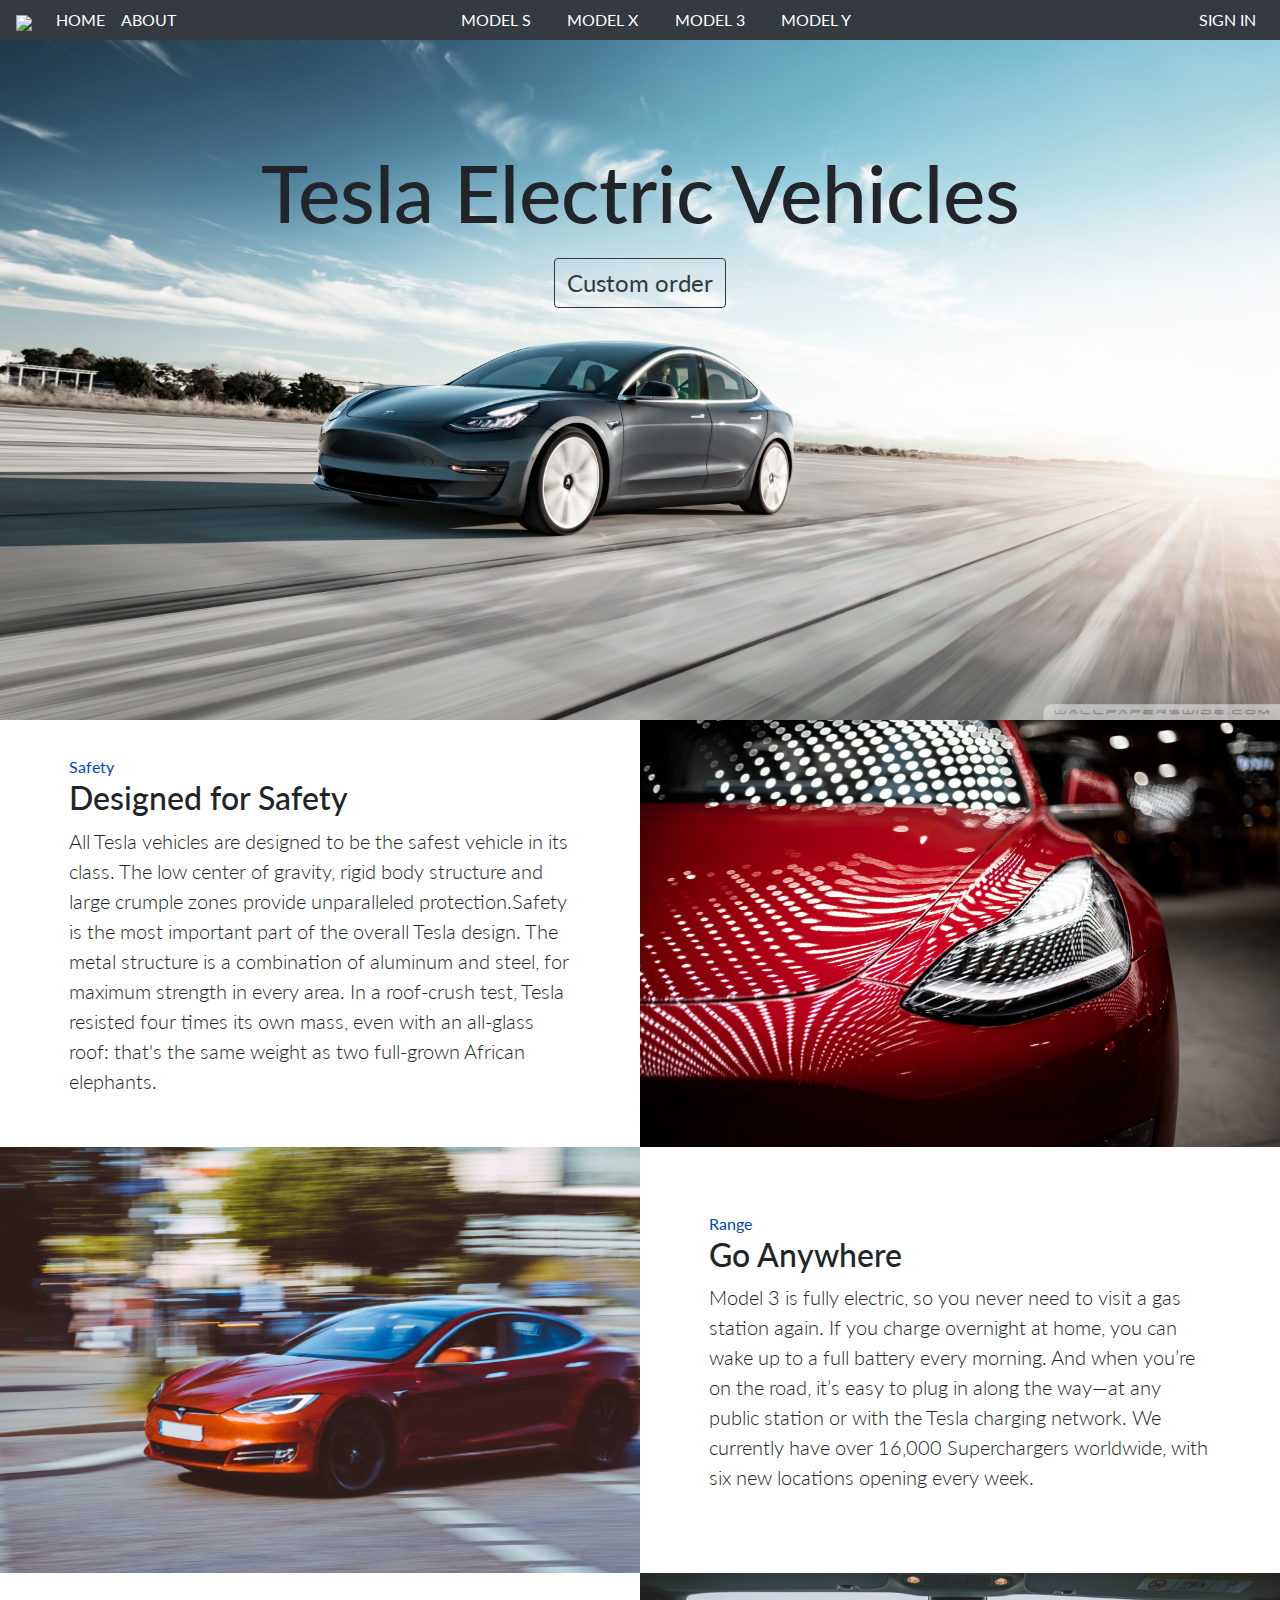
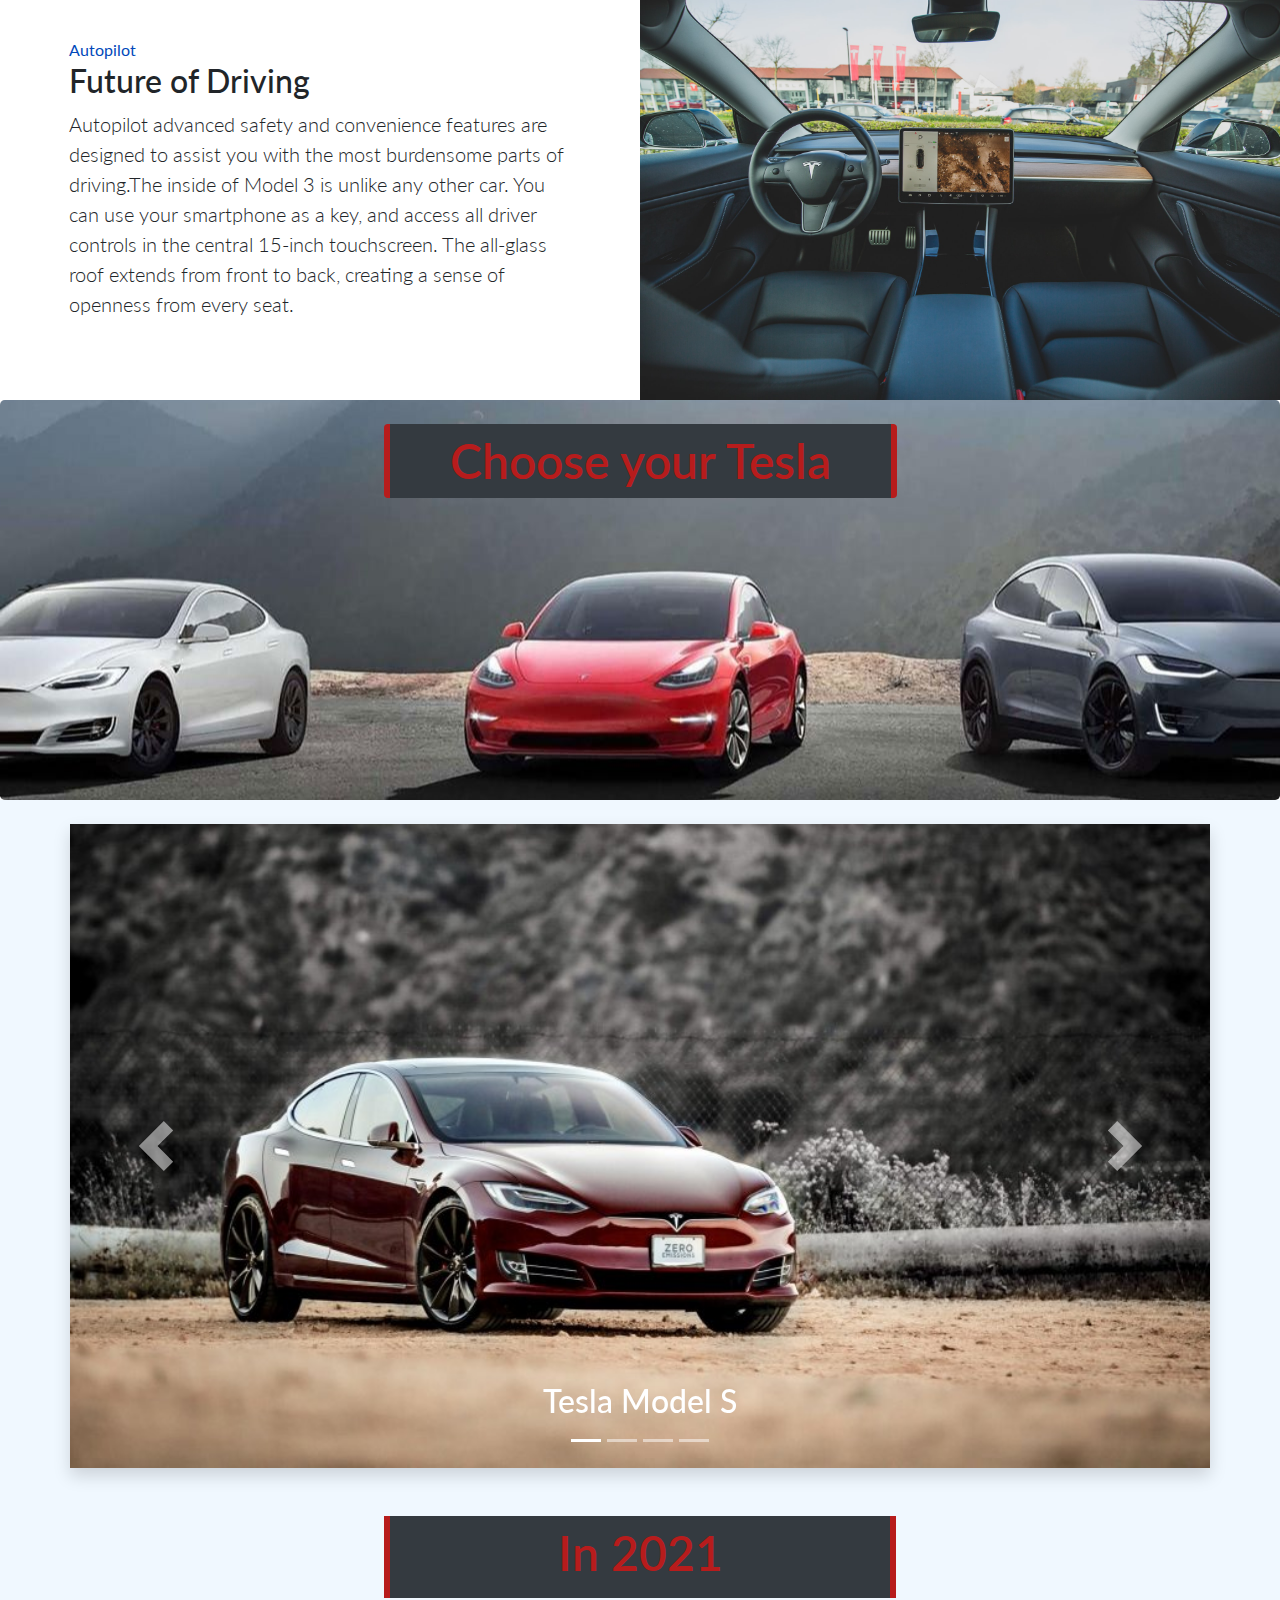
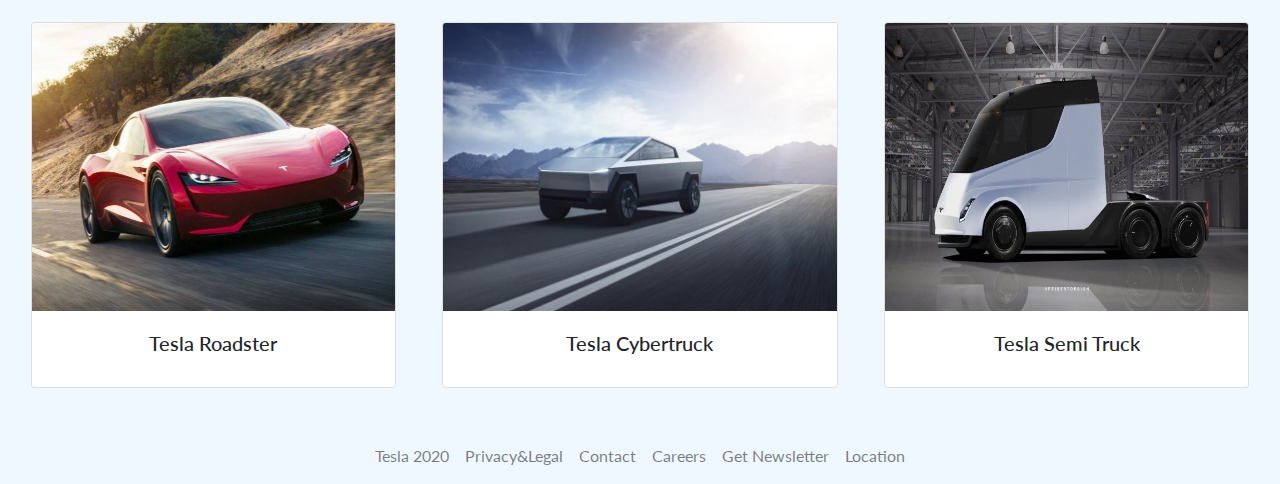
==== index.html @ c42bed74 "Add files via upload" ====
<!DOCTYPE html>
<html lang="en">
	<head>
    <!-- Required meta tags -->
    <meta charset="utf-8">
    <meta name="viewport" content="width=device-width, initial-scale=1, shrink-to-fit=no">

		
     <!-- Bootstrap CSS -->
    <link rel="stylesheet" type="text/css" href="https://stackpath.bootstrapcdn.com/bootstrap/4.5.0/css/bootstrap.min.css">
    <link rel="stylesheet" href="https://stackpath.bootstrapcdn.com/bootstrap/4.5.0/css/bootstrap.min.css" integrity="sha384-9aIt2nRpC12Uk9gS9baDl411NQApFmC26EwAOH8WgZl5MYYxFfc+NcPb1dKGj7Sk" crossorigin="anonymous">
   
   
    <link href="https://fonts.googleapis.com/css2?family=Nunito&display=swap" rel="stylesheet">
    <link href="https://fonts.googleapis.com/css2?family=Lato&display=swap" rel="stylesheet">

		<title>Tesla</title>
		
    <link rel="stylesheet" type="text/css" href="style.practise.css">
    
	</head>

	<body>
	<!-- Navbar -->

	<nav id="mainNavbar"class="navbar navbar-dark  scrolled navbar-expand-lg py-0 fixed-top">
		  <a href="#" class="navbar-brand"> <img src="https://img.icons8.com/color/48/000000/tesla-logo.png"/></a>
		  <button class="navbar-toggler" data-toggle="collapse" data-target="#navLinks" aria-label="Toggle navigation">
        <span class="navbar-toggler-icon"></span>
      </button>
      <div class="collapse navbar-collapse " id="navLinks">
      <ul class=" nav navbar-nav w-100 ">
        <li class="nav-item">
          <a href="#" class="nav-link">HOME </a>
        </li>
        <li class="nav-item ">
          <a href="" class="nav-link">ABOUT </a>
        </li>
      </ul>
      <ul class=" nav navbar-nav w-100 justify-content-between ">
          <li class="nav-item ">
          <a href="modelS.html" class="nav-link">MODEL S</a>
          </li>
        <li class="nav-item ">
          <a href="modelX.html" class="nav-link">MODEL X</a>
        </li>
        <li class="nav-item ">
          <a href="model3.html" class="nav-link">MODEL 3</a>
        </li>
        <li class="nav-item ">
          <a href="modelY.html" class="nav-link">MODEL Y</a>
        </li>
    </ul>
    <ul class=" nav navbar-nav w-100 justify-content-end">
         <li class="nav-item ">
          <a href="#" class="nav-link">SIGN IN</a>
        </li>
    </ul>
    
    	</div>
		
</nav> <!-- navbar -->

<!-- Homepage -->
  <div id="home" > 
    <div class="jumbotron jumbotron-fluid mb-0 big-banner" style="height: 720px;">
    <div class="container row mx-auto d-flex align-items-start text-center justify-content-center h-100">
      <div class="row">
        <div class="col-12 mt-5">
          <div class="content ">
          <h2 id="header-title" >Tesla Electric Vehicles</h2>
          <button type="button" class="btn btn-outline-dark">Custom order</button>
          </div>
        </div>
      </div>
    </div>
  </div>
</div>

<!-- Section About -->
  <section>
    <div class="container-fluid">
      <div id="headingTitle" class="row align-items-center">
        <div class="col-md-6 ">
           <div class="row justify-content-center">
              <div class="col-md-10 p-3" >
              <p class="mb-0 title"> Safety</p>
              <h2>Designed for Safety</h2>
              <p class="lead">All Tesla vehicles are designed to be the safest vehicle in its class. The low center of gravity, rigid body structure and large crumple zones provide unparalleled protection.Safety is the most important part of the overall Tesla design. The metal structure is a combination of aluminum and steel, for maximum strength in every area. In a roof-crush test, Tesla resisted four times its own mass, even with an all-glass roof: that's the same weight as two full-grown African elephants.</p>
             </div>
          </div>
        </div>
        <div class="col-md-6 p-0">
          <img class="img-fluid" src="images/section1.jpg">
        </div>
    </div>
  </section>

  <!-- Section About 2 -->
  <section>
    <div class="container-fluid ">
      <div id="headingTitle" class="row align-items-center">
        <div class="col-md-6 order-last order-md-0 p-0">
          <img class="img-fluid" src="images/section2.jpg">
        </div>
        <div class="col-md-6 order-first order-md-0 p-3 ">
          <div class="row justify-content-center">
          <div class="col-md-10">
          <p class="mb-0 title"> Range</p>
          <h2>Go Anywhere</h2>
          <p class="lead">Model 3 is fully electric, so you never need to visit a gas station again. If you charge overnight at home, you can wake up to a full battery every morning. And when you’re on the road, it’s easy to plug in along the way—at any public station or with the Tesla charging network. We currently have over 16,000 Superchargers worldwide, with six new locations opening every week.</p>
        </div>
        </div>
        </div>
        
      </div>
  </section>


<!-- Section About 3 -->
  <section>
    <div class="container-fluid">
      <div id="headingTitle" class="row align-items-center">
        <div class="col-md-6 ">
           <div class="row justify-content-center">
            <div class="col-md-10 p-3">
              <p class="mb-0 title">Autopilot</p>
              <h2>Future of Driving</h2>
              <p class="lead">Autopilot advanced safety and convenience features are designed to assist you with the most burdensome parts of driving.The inside of Model 3 is unlike any other car. You can use your smartphone as a key, and access all driver controls in the central 15-inch touchscreen. The all-glass roof extends from front to back, creating a sense of openness from every seat.</p>
            </div>
           </div>
        </div>

        <div class="col-md-6 p-0">
          <img class="img-fluid" src="images/section3.jpg">
        </div>
    </div>
  </section>
<!-- Choose your Tesla -->
<div id="ad"  class="jumbotron p-0 m-0 ">
  <div class="container d-flex align-items-start justify-content-center h-100 ">
    <h2 id="blurb"  class="   mt-4 rounded" >Choose your Tesla </h2>
  </div>
</div>
  
<!-- Slider -->
<div class="slider py-4">
<div   class="container mb-4 h-100 shadow p-0">
  <div id="carouselExampleCaptions" class="carousel slide" data-ride="carousel">
      <ol class="carousel-indicators">
        <li data-target="#carouselExampleCaptions" data-slide-to="0" class="active"></li>
        <li data-target="#carouselExampleCaptions" data-slide-to="1"></li>
        <li data-target="#carouselExampleCaptions" data-slide-to="2"></li>
        <li data-target="#carouselExampleCaptions" data-slide-to="3"></li>
      </ol>
    <div class="carousel-inner">
      <div class="carousel-item active">
          <img src="images/slider1.1.jpg" class="d-block w-100" alt="...">
          <div class="carousel-caption  d-md-block">
          <h2>Tesla Model S</h2>
         </div>
      </div>
      <div class="carousel-item">
          <img src="images/slider2.1.jpg" class="d-block w-100" alt="...">
          <div class="carousel-caption  d-md-block">
          <h2>Tesla Model X</h2>
          </div>
      </div>
      <div class="carousel-item">
          <img src="images/slider3.jpg" class="d-block w-100" alt="...">
          <div class="carousel-caption  d-md-block">
          <h2>Tesla Model 3</h2>
          </div>
      </div>
      <div class="carousel-item">
          <img src="images/slider4.jpg" class="d-block w-100" alt="...">
          <div class="carousel-caption d-md-block">
          <h2>Tesla Model Y</h2>
          </div>
    </div>
  </div>
  <a class="carousel-control-prev" href="#carouselExampleCaptions" role="button" data-slide="prev">
      <span class="carousel-control-prev-icon" aria-hidden="true"></span>
      <span class="sr-only">Previous</span>
  </a>
  <a class="carousel-control-next" href="#carouselExampleCaptions" role="button" data-slide="next">
      <span class="carousel-control-next-icon" aria-hidden="true"></span>
      <span class="sr-only">Next</span>
  </a>
</div>
</div>

</div>

<div class=" banner pb-4">
    <div class="container wall ">
      <div class="text-center" >
          <h1 id="year">  In 2021</h1>   
      </div>
    </div>
</div>


 <div class="cars2021">
  <div class="container-fluid ">
    <div class="row">
      <div class="card-group">
           <div class="col-md-6 col-lg-4">
            <div class="card  mx-3">
            <img src="images/card1.1.jpg" style=" height: 18rem" class="card-img-top" alt="...">
              <div class="card-body">
                <h5 class="card-title d-flex justify-content-center">Tesla Roadster</h5>
              </div>
            </div>
          </div>

      <div class="col-md-6 col-lg-4">
         <div class="card ">
            <img src="images/card2.jpg" style=" height: 18rem" class="card-img-top" alt="...">
              <div class="card-body">
                <h5 class="card-title d-flex justify-content-center">Tesla Cybertruck</h5>  
              </div>
            </div>
       </div>

          <div class="col-md-6 col-lg-4">
            <div class="card mx-3">
                <img src="images/card3.1.jpg" style=" height: 18rem" class="card-img-top" alt="...">
                  <div class="card-body">
                  <h5 class="card-title d-flex justify-content-center">Tesla Semi Truck</h5>
                </div>
            </div>
         </div>
        </div>

    </div>
  </div>
</div>


<nav id="footer" class="navbar  navbar-expand navbar-light pt-5 ">
    <ul class="navbar-nav d-flex w-100 justify-content-center">
      <li class="nav-item">
        <a class="nav-link" href="#">Tesla 2020 </a>
      </li>
      <li class="nav-item">
        <a class="nav-link" href="#">Privacy&Legal</a>
      </li>
      <li class="nav-item">
        <a class="nav-link" href="#">Contact</a>
      </li>
      <li class="nav-item">
        <a class="nav-link" href="#">Careers</a>
      </li>
      <li class="nav-item">
        <a class="nav-link" href="#">Get Newsletter</a>
      </li>
      <li class="nav-item">
        <a class="nav-link" href="#">Location</a>
      </li>
    </ul>
  
</nav>
    <!-- Optional JavaScript -->
    <!-- jQuery first, then Popper.js, then Bootstrap JS -->
    <script src="https://code.jquery.com/jquery-3.5.1.slim.min.js" integrity="sha384-DfXdz2htPH0lsSSs5nCTpuj/zy4C+OGpamoFVy38MVBnE+IbbVYUew+OrCXaRkfj" crossorigin="anonymous"></script>
    <script src="https://cdn.jsdelivr.net/npm/popper.js@1.16.0/dist/umd/popper.min.js" integrity="sha384-Q6E9RHvbIyZFJoft+2mJbHaEWldlvI9IOYy5n3zV9zzTtmI3UksdQRVvoxMfooAo" crossorigin="anonymous"></script>
    <script src="https://stackpath.bootstrapcdn.com/bootstrap/4.5.0/js/bootstrap.min.js" integrity="sha384-OgVRvuATP1z7JjHLkuOU7Xw704+h835Lr+6QL9UvYjZE3Ipu6Tp75j7Bh/kR0JKI" crossorigin="anonymous"></script>

<script>
      $(function (){
        $(document).scroll(function(){
          var $nav = $("#mainNavbar");
          $nav.toggleClass("scrolled", $(this).scrollTop() > $nav.height());
        });
      });

</script>

 

    
	</body>
</html>
---- style.practise.css ----
/* FONTS  */

body{
 font-family: 'Lato', sans-serif;
;

}



@media (max-width: 992px) {  
  .jumbotron .content h2#header-title{
  	font-size:3rem;
  	} /*1rem = 16px*/
}
 .mt-5 {
  margin-top: 80px !important;
}
/*Style navbar*/
#mainNavbar .nav-link{
	color: white;
	transition: linear .2s;
}
#mainNavbar .nav-link:hover{
	color: #D51C1C;
}

.navbar.scrolled {
	background-color: rgb(52,58,64);
	transition: background 500ms;
}

/*header*/

#headingTitle .title{
	color: #0048BA;
}

 #header-title{
	font-size: 5rem;
	font-weight: 500;
}
/*About*/

/*@media(max-width: 1050px){
	 .jumbotron .content h2{

		font-size: 1rem;
	}*/

.big-banner{
	background: url("images/header1.jpg") ;
	background-position: center;
	background-repeat: no-repeat;
	background-size: cover;


}

.content h2{
	font-size: 3.6rem;
}


.content .btn{
	margin-top: 10px;
	font-size: 1.5rem;
}

/*@media(max-width: 1050px){
	#headingTitle p{

		font-size: 1rem;
	}
*/
/*Choose your tesla*/
#ad{
	background-image: url(images/section4.jpg);
	font-size:100px; 
	background-position: center;
	height: 400px;
}


.jumbotron #blurb{
	color:/*#DBE1E3*/ #B71C1C ; /*logo red */
	font-weight: 600;
	font-size: 3rem;


	background-color: #343A40;
	padding: 8px  60px;

	border-right: 6px solid #B71C1C; /*logo red */
	border-left: 6px solid #B71C1C; /*logo red */

}

@media (max-width: 992px) {  
  .jumbotron #blurb{
  	font-size:2rem;
  	} 
}



.jumbotron #year {
	color: #000000;
	font-size: 4rem;
	font-weight: 600;
}

/*Slider*/

.carousel-control-next-icon , .carousel-control-prev-icon{
	height: 50px;
	width: 50px;
}

.slider{
	background-color: #F0F8FF;
}

/*In 2021*/

.wall{
	width: 40%;
	background-color: #B71C1C ; /*logo red */
	font-weight: 600;



	background-color: #343A40;
	padding: 8px  60px;

	border-right: 6px solid #B71C1C; /*logo red */
	border-left: 6px solid #B71C1C; /*logo red */

	
	}

	.banner{
		background-color: #F0F8FF;
	}

#year{
	color: #B71C1C;
	font-size: 3rem;
	font-weight: 600;
}

@media (max-width: 992px) {  
  #year{
  	font-size:2rem;
  	} /*1rem = 16px*/
}
/*==============================*/



#headingTitle .title{
	color: #0048BA;
}

@media (max-width: 544px) {  
  .navbar-light .navbar-nav .nav-link{
  	font-size:0.6rem;
  	} 
}

.cars2021, #footer{
	background-color: #F0F8FF;
}
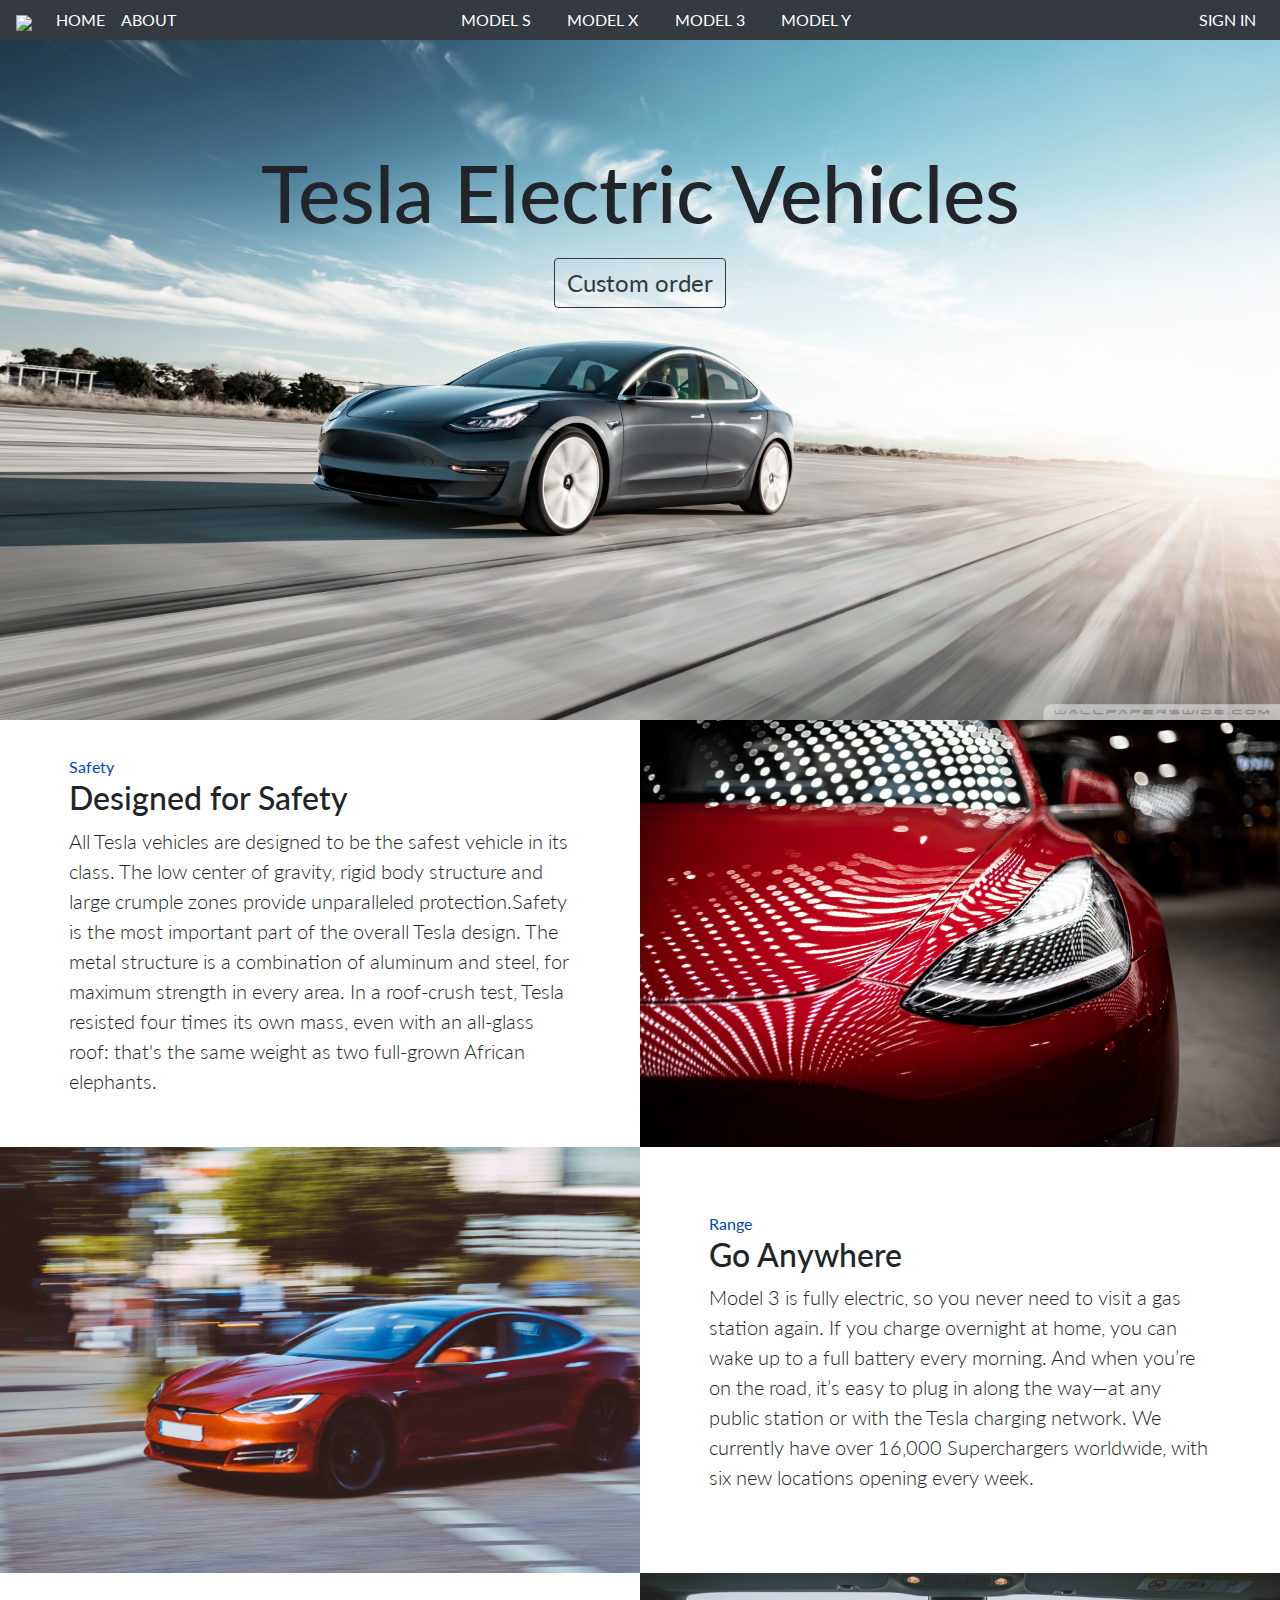
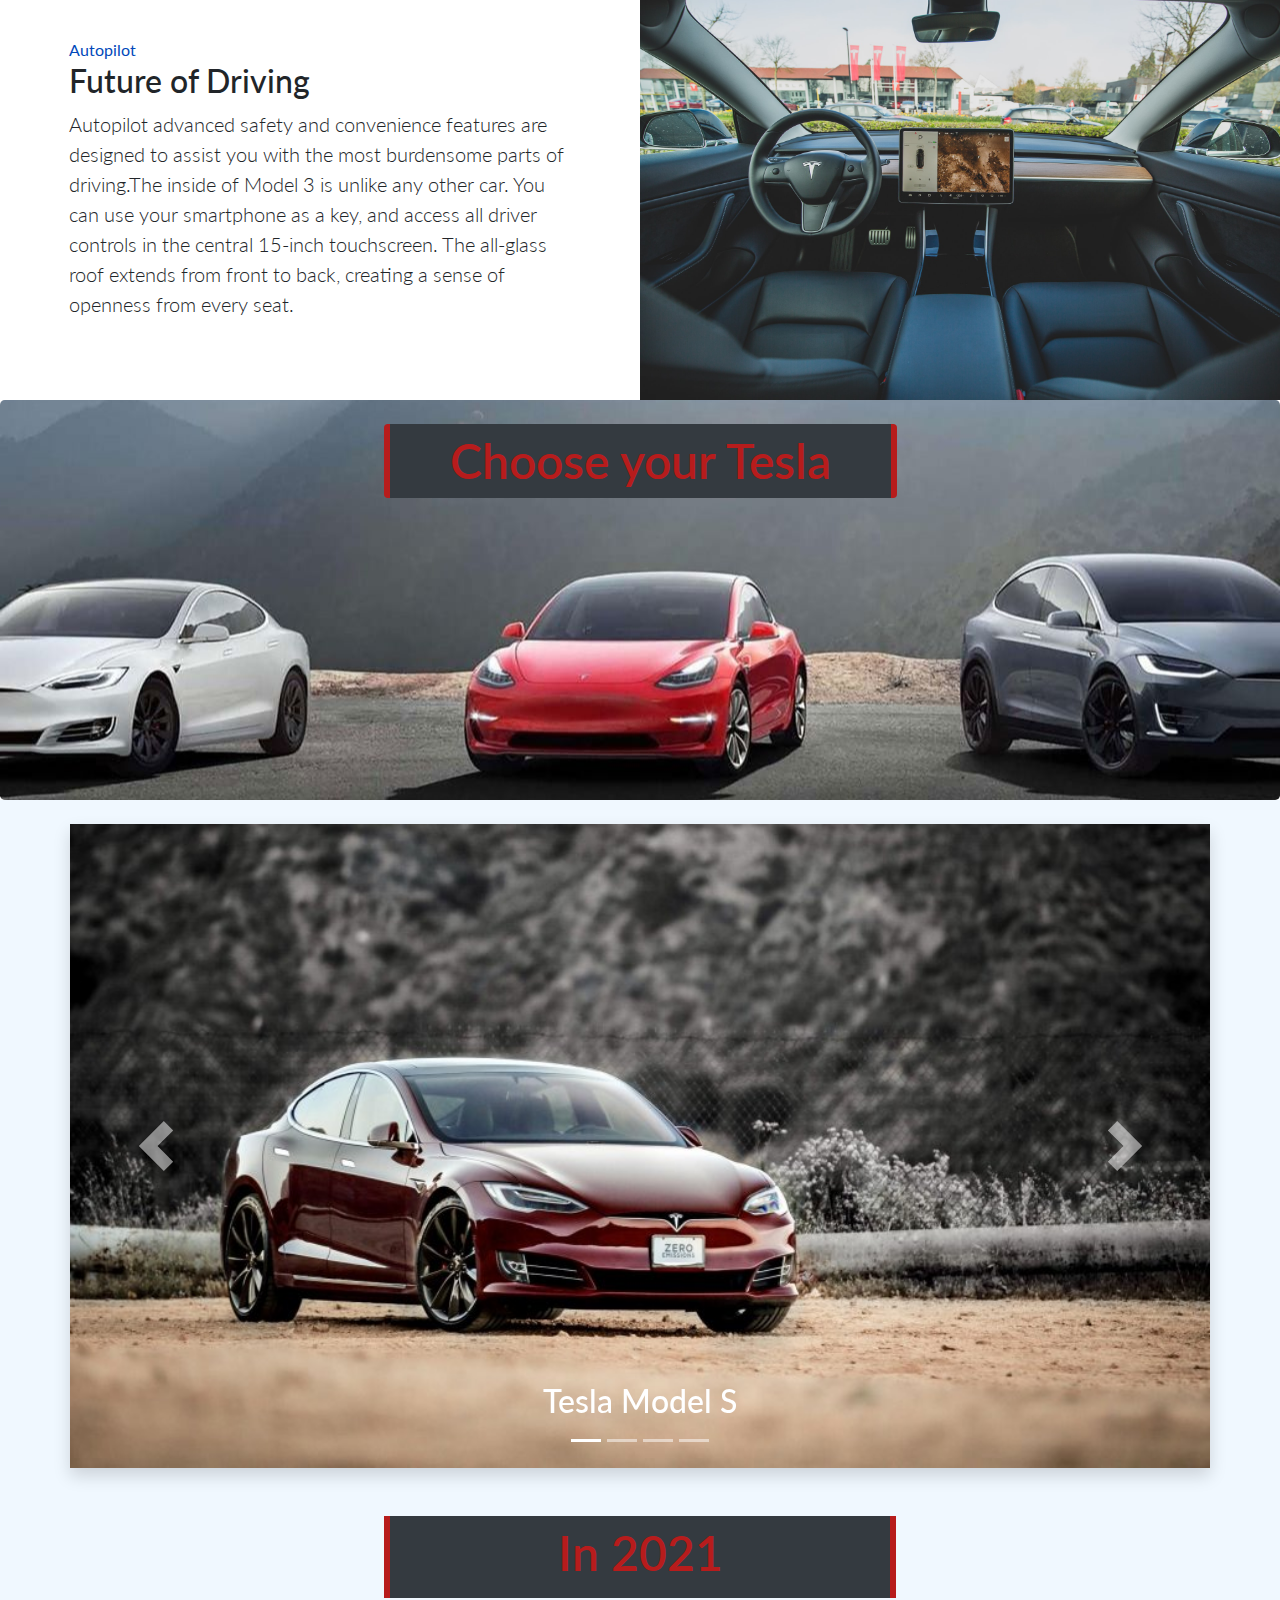
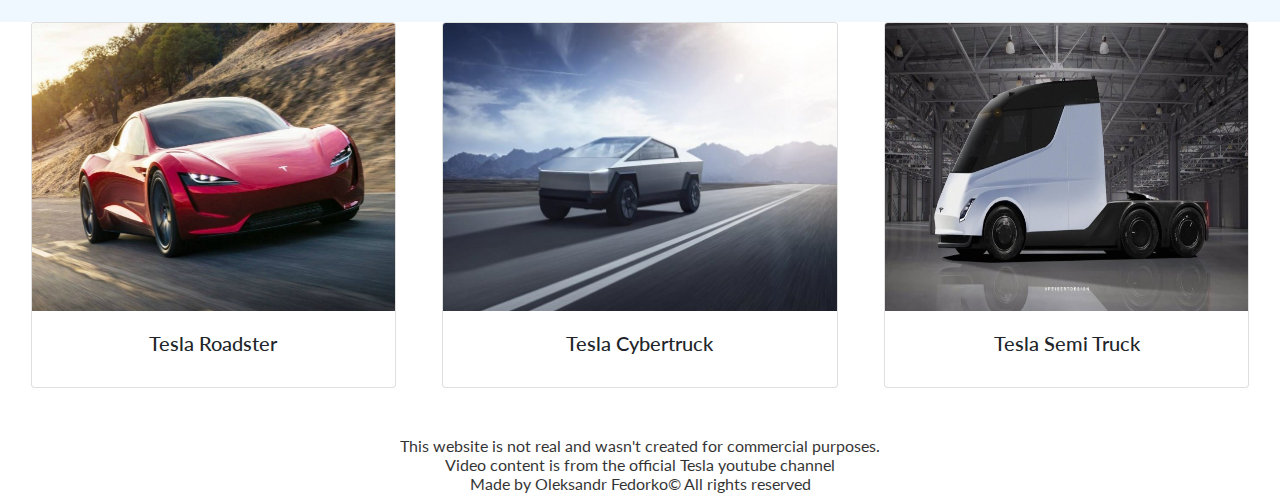
==== commit bc41c858: "info added" ====
--- a/index.html
+++ b/index.html
@@ -1,4 +1,3 @@
-
 <!DOCTYPE html>
 <html lang="en">
 	<head>
@@ -35,7 +34,7 @@
           <a href="#" class="nav-link">HOME </a>
         </li>
         <li class="nav-item ">
-          <a href="" class="nav-link">ABOUT </a>
+          <a href="#" class="nav-link">ABOUT </a>
         </li>
       </ul>
       <ul class=" nav navbar-nav w-100 justify-content-between ">
@@ -193,10 +192,11 @@
 
 </div>
 
+
 <div class=" banner pb-4">
-    <div class="container wall ">
+    <div class="container wall  ">
       <div class="text-center" >
-          <h1 id="year">  In 2021</h1>   
+          <h1 id="year" class="d-flex justify-content-center">  In 2021</h1>   
       </div>
     </div>
 </div>
@@ -240,26 +240,11 @@
 
 
 <nav id="footer" class="navbar  navbar-expand navbar-light pt-5 ">
-    <ul class="navbar-nav d-flex w-100 justify-content-center">
-      <li class="nav-item">
-        <a class="nav-link" href="#">Tesla 2020 </a>
-      </li>
-      <li class="nav-item">
-        <a class="nav-link" href="#">Privacy&Legal</a>
-      </li>
-      <li class="nav-item">
-        <a class="nav-link" href="#">Contact</a>
-      </li>
-      <li class="nav-item">
-        <a class="nav-link" href="#">Careers</a>
-      </li>
-      <li class="nav-item">
-        <a class="nav-link" href="#">Get Newsletter</a>
-      </li>
-      <li class="nav-item">
-        <a class="nav-link" href="#">Location</a>
-      </li>
-    </ul>
+  <div class="website-info w-100 text-center">
+    <p>This website is not real and wasn't created for commercial purposes.</p>
+    <p>Video content is from the official Tesla youtube channel</p>
+    <p>Made by Oleksandr Fedorko© All rights reserved </p>
+</div>
   
 </nav>
     <!-- Optional JavaScript -->
@@ -283,3 +268,4 @@
     
 	</body>
 </html>
+
--- a/style.practise.css
+++ b/style.practise.css
@@ -1,173 +1,181 @@
 /* FONTS  */
 
 body{
- font-family: 'Lato', sans-serif;
-;
-
-}
-
-
-
-@media (max-width: 992px) {  
-  .jumbotron .content h2#header-title{
-  	font-size:3rem;
-  	} /*1rem = 16px*/
-}
- .mt-5 {
-  margin-top: 80px !important;
-}
-/*Style navbar*/
-#mainNavbar .nav-link{
-	color: white;
-	transition: linear .2s;
-}
-#mainNavbar .nav-link:hover{
-	color: #D51C1C;
-}
-
-.navbar.scrolled {
-	background-color: rgb(52,58,64);
-	transition: background 500ms;
-}
-
-/*header*/
-
-#headingTitle .title{
-	color: #0048BA;
-}
-
- #header-title{
-	font-size: 5rem;
-	font-weight: 500;
-}
-/*About*/
-
-/*@media(max-width: 1050px){
-	 .jumbotron .content h2{
-
-		font-size: 1rem;
-	}*/
-
-.big-banner{
-	background: url("images/header1.jpg") ;
-	background-position: center;
-	background-repeat: no-repeat;
-	background-size: cover;
-
-
-}
-
-.content h2{
-	font-size: 3.6rem;
-}
-
-
-.content .btn{
-	margin-top: 10px;
-	font-size: 1.5rem;
-}
-
-/*@media(max-width: 1050px){
-	#headingTitle p{
-
-		font-size: 1rem;
-	}
-*/
-/*Choose your tesla*/
-#ad{
-	background-image: url(images/section4.jpg);
-	font-size:100px; 
-	background-position: center;
-	height: 400px;
-}
-
-
-.jumbotron #blurb{
-	color:/*#DBE1E3*/ #B71C1C ; /*logo red */
-	font-weight: 600;
-	font-size: 3rem;
-
-
-	background-color: #343A40;
-	padding: 8px  60px;
-
-	border-right: 6px solid #B71C1C; /*logo red */
-	border-left: 6px solid #B71C1C; /*logo red */
-
-}
-
-@media (max-width: 992px) {  
-  .jumbotron #blurb{
-  	font-size:2rem;
-  	} 
-}
-
-
-
-.jumbotron #year {
-	color: #000000;
-	font-size: 4rem;
-	font-weight: 600;
-}
-
-/*Slider*/
-
-.carousel-control-next-icon , .carousel-control-prev-icon{
-	height: 50px;
-	width: 50px;
-}
-
-.slider{
-	background-color: #F0F8FF;
-}
-
-/*In 2021*/
-
-.wall{
-	width: 40%;
-	background-color: #B71C1C ; /*logo red */
-	font-weight: 600;
-
-
-
-	background-color: #343A40;
-	padding: 8px  60px;
-
-	border-right: 6px solid #B71C1C; /*logo red */
-	border-left: 6px solid #B71C1C; /*logo red */
-
-	
-	}
-
-	.banner{
-		background-color: #F0F8FF;
-	}
-
-#year{
-	color: #B71C1C;
-	font-size: 3rem;
-	font-weight: 600;
-}
-
-@media (max-width: 992px) {  
-  #year{
-  	font-size:2rem;
-  	} /*1rem = 16px*/
-}
-/*==============================*/
-
-
-
-#headingTitle .title{
-	color: #0048BA;
+	font-family: 'Lato', sans-serif;
+   ;
+   
+   }
+   
+   
+   
+   @media (max-width: 992px) {  
+	 .jumbotron .content h2#header-title{
+		 font-size:3rem;
+		 } /*1rem = 16px*/
+   }
+	.mt-5 {
+	 margin-top: 80px !important;
+   }
+   /*Style navbar*/
+   #mainNavbar .nav-link{
+	   color: white;
+	   transition: linear .2s;
+   }
+   #mainNavbar .nav-link:hover{
+	   color: #D51C1C;
+   }
+   
+   .navbar.scrolled {
+	   background-color: rgb(52,58,64);
+	   transition: background 500ms;
+   }
+   
+   /*header*/
+   
+   #headingTitle .title{
+	   color: #0048BA;
+   }
+   
+	#header-title{
+	   font-size: 5rem;
+	   font-weight: 500;
+   }
+   /*About*/
+   
+   /*@media(max-width: 1050px){
+		.jumbotron .content h2{
+   
+		   font-size: 1rem;
+	   }*/
+   
+   .big-banner{
+	   background: url("images/header1.jpg") ;
+	   background-position: center;
+	   background-repeat: no-repeat;
+	   background-size: cover;
+   
+   
+   }
+   
+   .content h2{
+	   font-size: 3.6rem;
+   }
+   
+   
+   .content .btn{
+	   margin-top: 10px;
+	   font-size: 1.5rem;
+   }
+   
+   /*@media(max-width: 1050px){
+	   #headingTitle p{
+   
+		   font-size: 1rem;
+	   }
+   */
+   /*Choose your tesla*/
+   #ad{
+	   background-image: url(images/section4.jpg);
+	   font-size:100px; 
+	   background-position: center;
+	   height: 400px;
+   }
+   
+   
+   .jumbotron #blurb{
+	   color:/*#DBE1E3*/ #B71C1C ; /*logo red */
+	   font-weight: 600;
+	   font-size: 3rem;
+   
+   
+	   background-color: #343A40;
+	   padding: 8px  60px;
+   
+	   border-right: 6px solid #B71C1C; /*logo red */
+	   border-left: 6px solid #B71C1C; /*logo red */
+   
+   }
+   
+   @media (max-width: 992px) {  
+	 .jumbotron #blurb{
+		 font-size:1.5rem;
+		 } 
+   }
+   
+   
+   
+   .jumbotron #year {
+	   color: #000000;
+	   font-size: 4rem;
+	   font-weight: 600;
+   }
+   
+   /*Slider*/
+   
+   .carousel-control-next-icon , .carousel-control-prev-icon{
+	   height: 50px;
+	   width: 50px;
+   }
+   
+   .slider{
+	   background-color: #F0F8FF;
+   }
+   
+   /*In 2021*/
+   
+   .wall{
+	   width: 40%;
+	   background-color: #B71C1C ; /*logo red */
+	   font-weight: 600;
+   
+   
+   
+	   background-color: #343A40;
+	   padding: 8px  60px;
+   
+	   border-right: 6px solid #B71C1C; /*logo red */
+	   border-left: 6px solid #B71C1C; /*logo red */
+   
+	   
+	   }
+   
+	   /* @media (max-width: 500px) {  
+		   .wall{
+			   font-size: 1rem !important;
+			   }  */
+   
+	   .banner{
+		   background-color: #F0F8FF;
+	   }
+   
+   #year{
+	   color: #B71C1C;
+	   font-size: 3rem;
+	   font-weight: 600;
+   }
+   
+   @media (max-width: 500px) {  
+	 #year{
+		 font-size:2rem;
+		 } /*1rem = 16px*/
+   }
+   /*==============================*/
+   
+   
+   
+   #headingTitle .title{
+	   color: #0048BA;
+   }
+   
+   .website-info p{
+	margin: 0;
+	line-height: normal;
+	color: black;	
+	opacity: 0.8;
 }
 
 @media (max-width: 544px) {  
-  .navbar-light .navbar-nav .nav-link{
-  	font-size:0.6rem;
-  	} 
-}
-
-.cars2021, #footer{
-	background-color: #F0F8FF;
-}+	.website-info p{
+		font-size:0.6rem;
+		} 
+  }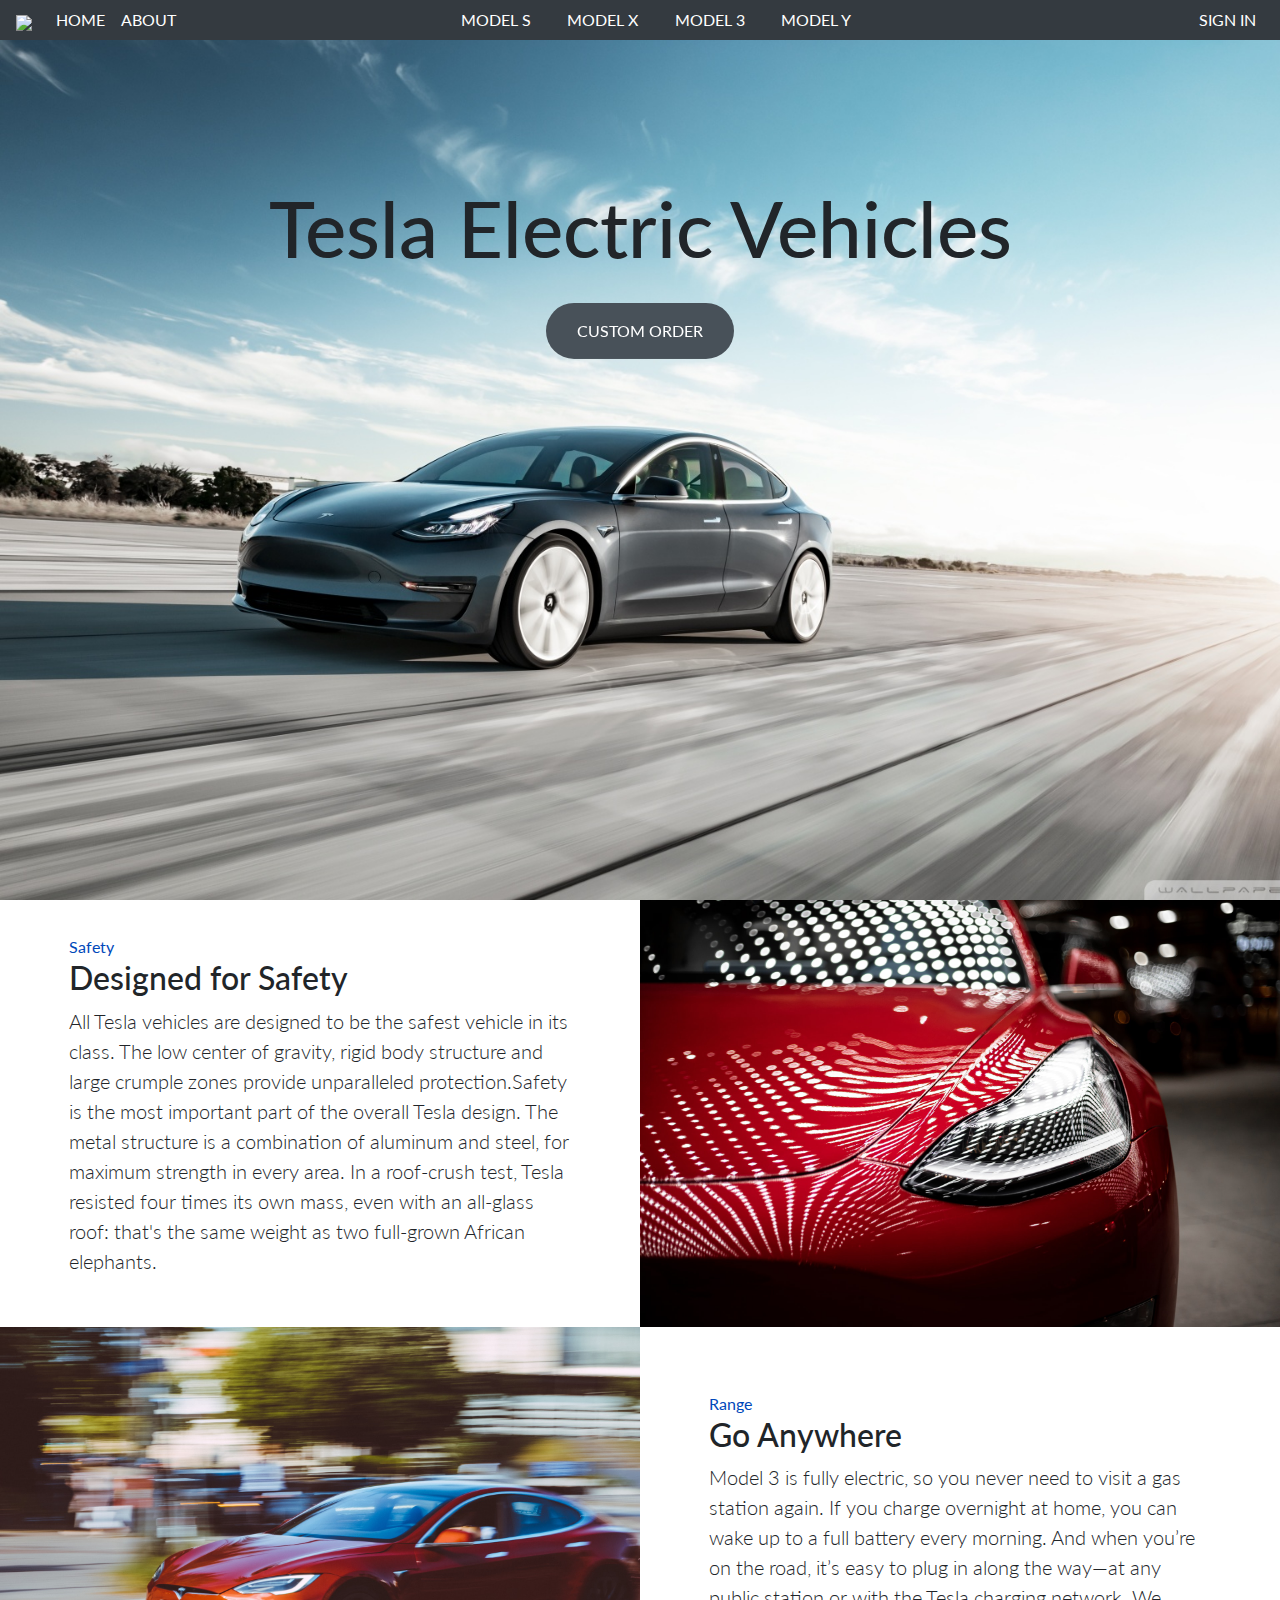
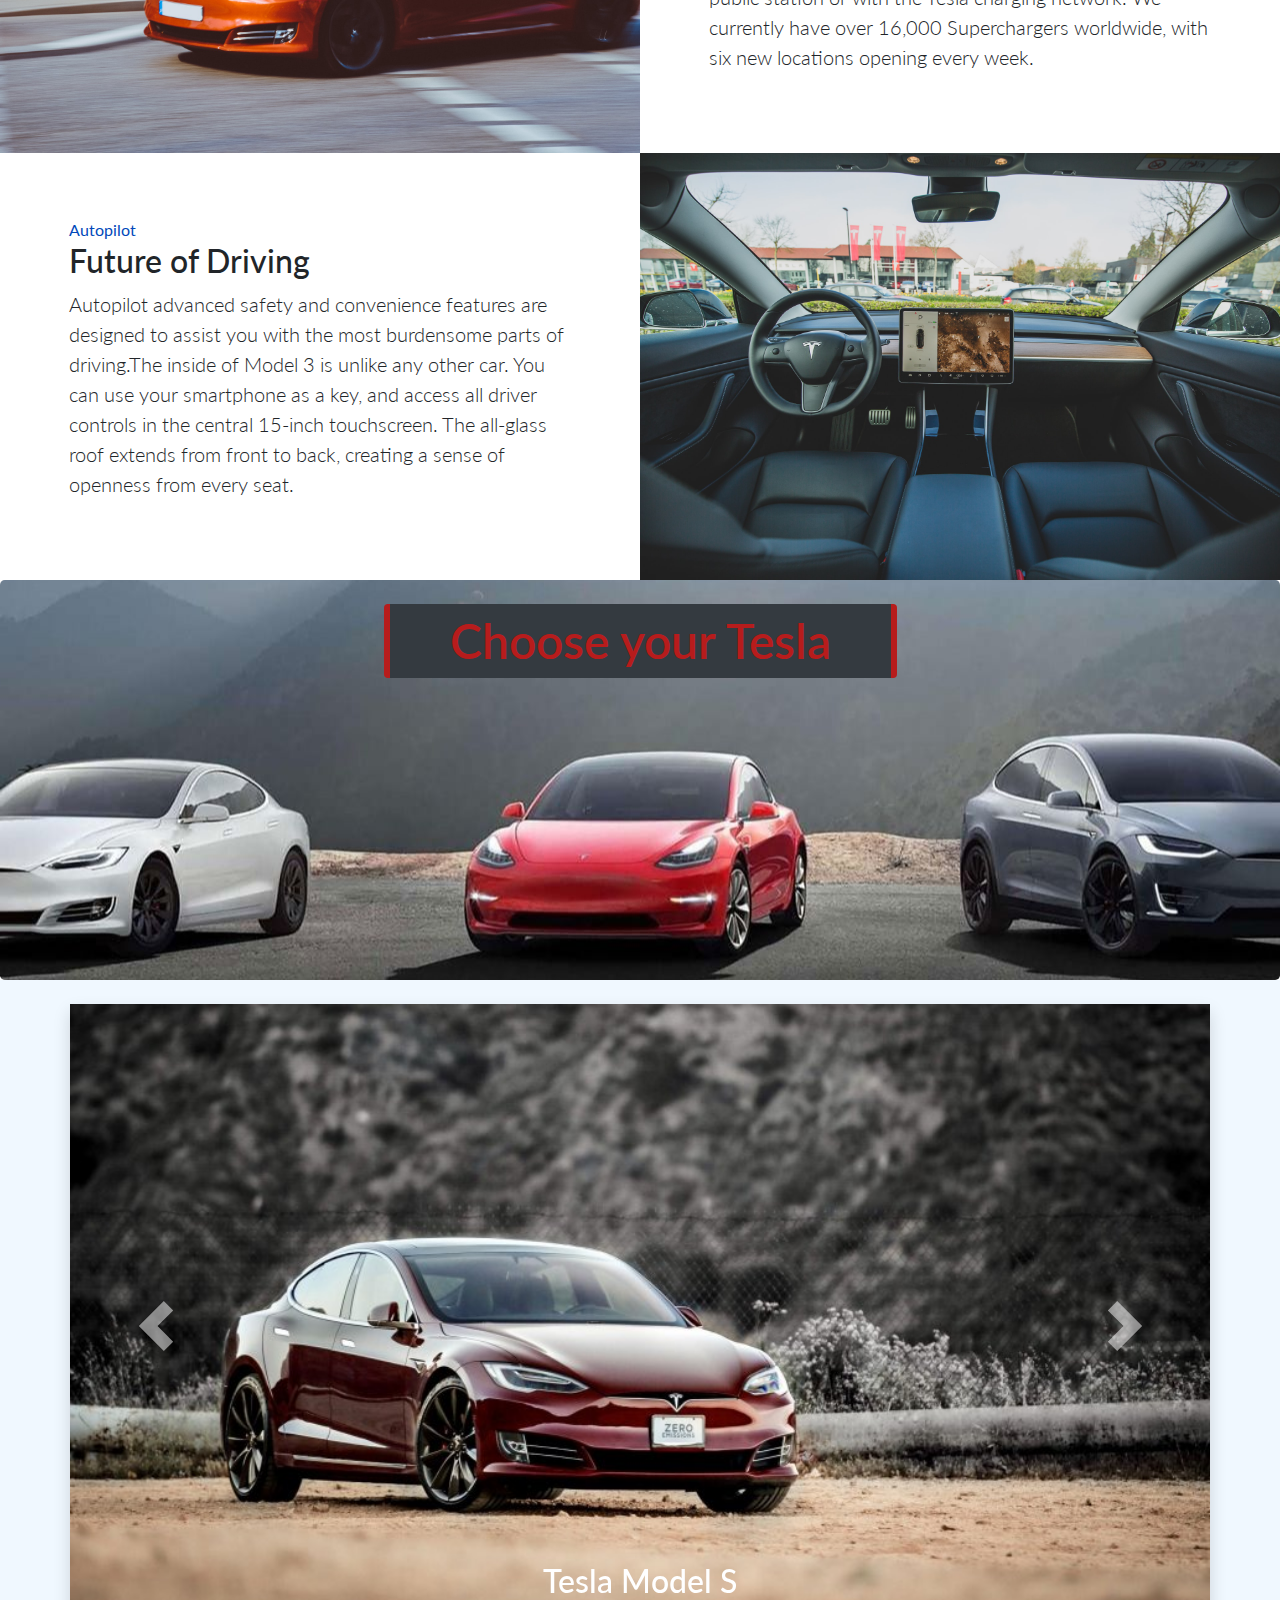
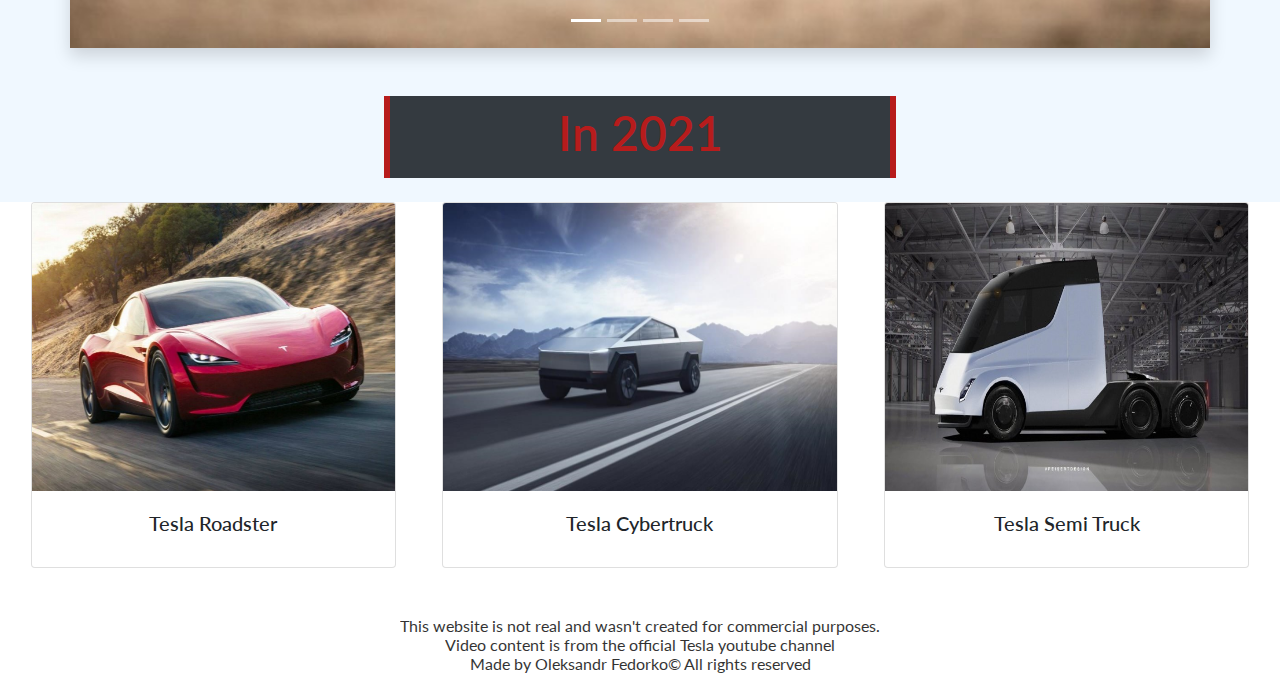
==== commit c2ebf3a4: "CSS animations were added" ====
--- a/index.html
+++ b/index.html
@@ -62,20 +62,17 @@
 </nav> <!-- navbar -->
 
 <!-- Homepage -->
-  <div id="home" > 
-    <div class="jumbotron jumbotron-fluid mb-0 big-banner" style="height: 720px;">
-    <div class="container row mx-auto d-flex align-items-start text-center justify-content-center h-100">
-      <div class="row">
-        <div class="col-12 mt-5">
-          <div class="content ">
-          <h2 id="header-title" >Tesla Electric Vehicles</h2>
-          <button type="button" class="btn btn-outline-dark">Custom order</button>
-          </div>
-        </div>
-      </div>
-    </div>
-  </div>
-</div>
+  <!-- Under construction -->
+  
+  <header class="big-banner">
+    <div class="content">
+     <h2 class="header-title" >Tesla Electric Vehicles</h2>
+     <a href="" class="btn btn-grey btn-animated">Custom order</a>
+     </div>
+  </header>
+
+<!-- ======================================== -->
+
 
 <!-- Section About -->
   <section>
--- a/style.practise.css
+++ b/style.practise.css
@@ -32,48 +32,148 @@
    
    /*header*/
    
+  /*Under construction */
+
+.big-banner{
+
+	height: 100vh;
+	background: url("images/header1.jpg") ;
+	background-position: center;
+	background-repeat: no-repeat;
+	background-size: cover;
+	position: relative;
+}
+
+.content{
+	position: absolute;
+	top: 30%;
+	left: 50%;
+	transform: translate(-50%, -50%);
+	text-align: center;
+	width: 100%;
+	backface-visibility: hidden;
+}
+
+.header-title{
+	font-size: 4.9rem;
+	font-weight: 500;
+	display: block;
+	
+	animation-name: moveInLeft ;
+  	animation-duration: 1.3s;
+  	animation-timing-function: ease-out;
+}
+
+@keyframes moveInLeft {
+	0%{
+	  opacity: 0;
+	  transform: translateX(-90px);  /* this moves the content to the left */
+	}
+  
+	80%{
+	  transform: translateX(10px);
+	}
+  
+	100%{
+	  opacity: 1;
+	  transform: translate(0);
+	}
+  } 
+	  
+  
+  .btn-grey{
+	margin-top: 20px;
+	background-color: #485159 ;
+	color: #fff;
+	font-size: 1rem;
+
+  }
+
+	.btn:link,
+	.btn:visited{
+		text-transform: uppercase;
+		text-decoration: none;
+		padding: 15px 30px;
+		border-radius: 100px;
+		display: inline-block;
+		transition: all .2s;
+  		position: relative;  /*This is a reference to the btn::after*/
+
+
+	}
+
+	 .btn:hover{
+		transform: translateY(-3px);
+		box-shadow: 0 10px 20px rgba(0, 0, 0, .2);
+		color: #fff;
+		
+	}
+
+	.btn:active{
+		transform: translateY(-1px);
+		box-shadow: 0 5px 10px rgba(0, 0, 0, .2);
+		
+	} 
+
+
+	.btn::after{
+		/* !!!COntent must be specified, even with empty strind, otherwise it won't work !! Display the same*/
+		content: "" ;
+		display: inline-block;
+		height: 100%;
+		width: 100%;
+		border-radius: 100px;
+		position: absolute;
+		top: 0;
+		left: 0;
+		z-index: -1; 
+		transition: all .4s;
+		
+	  }
+
+	  .btn-grey::after{
+		background-color: #485159;
+	  }
+
+	  .btn:hover::after{
+		  transform: scaleX(1.4) scaleY(1.6);
+		  opacity: 0;
+	  }
+
+	 @keyframes moveInBottom {
+		0%{
+		  opacity: 0;
+		  transform: translateY(30px);  
+		}
+		100%{
+	  
+		  opacity: 1;
+		  transform: translate(0);
+		}
+	  }  
+
+	  .btn-animated{ 
+		animation: moveInBottom .5s ease-out .75s;
+		animation-fill-mode: backwards;   /*Last property means delay */
+	  }  
+
+
+		@media(max-width: 1050px){
+			.header-title{
+
+			font-size: 3.6rem;
+			}
+		}
+
+
+
+/*============================================================================ */
+   /*Choose your tesla*/
+
    #headingTitle .title{
-	   color: #0048BA;
-   }
-   
-	#header-title{
-	   font-size: 5rem;
-	   font-weight: 500;
-   }
-   /*About*/
-   
-   /*@media(max-width: 1050px){
-		.jumbotron .content h2{
-   
-		   font-size: 1rem;
-	   }*/
-   
-   .big-banner{
-	   background: url("images/header1.jpg") ;
-	   background-position: center;
-	   background-repeat: no-repeat;
-	   background-size: cover;
-   
-   
-   }
-   
-   .content h2{
-	   font-size: 3.6rem;
-   }
-   
-   
-   .content .btn{
-	   margin-top: 10px;
-	   font-size: 1.5rem;
-   }
-   
-   /*@media(max-width: 1050px){
-	   #headingTitle p{
-   
-		   font-size: 1rem;
-	   }
-   */
-   /*Choose your tesla*/
+	color: #0048BA;
+}
+
    #ad{
 	   background-image: url(images/section4.jpg);
 	   font-size:100px; 
